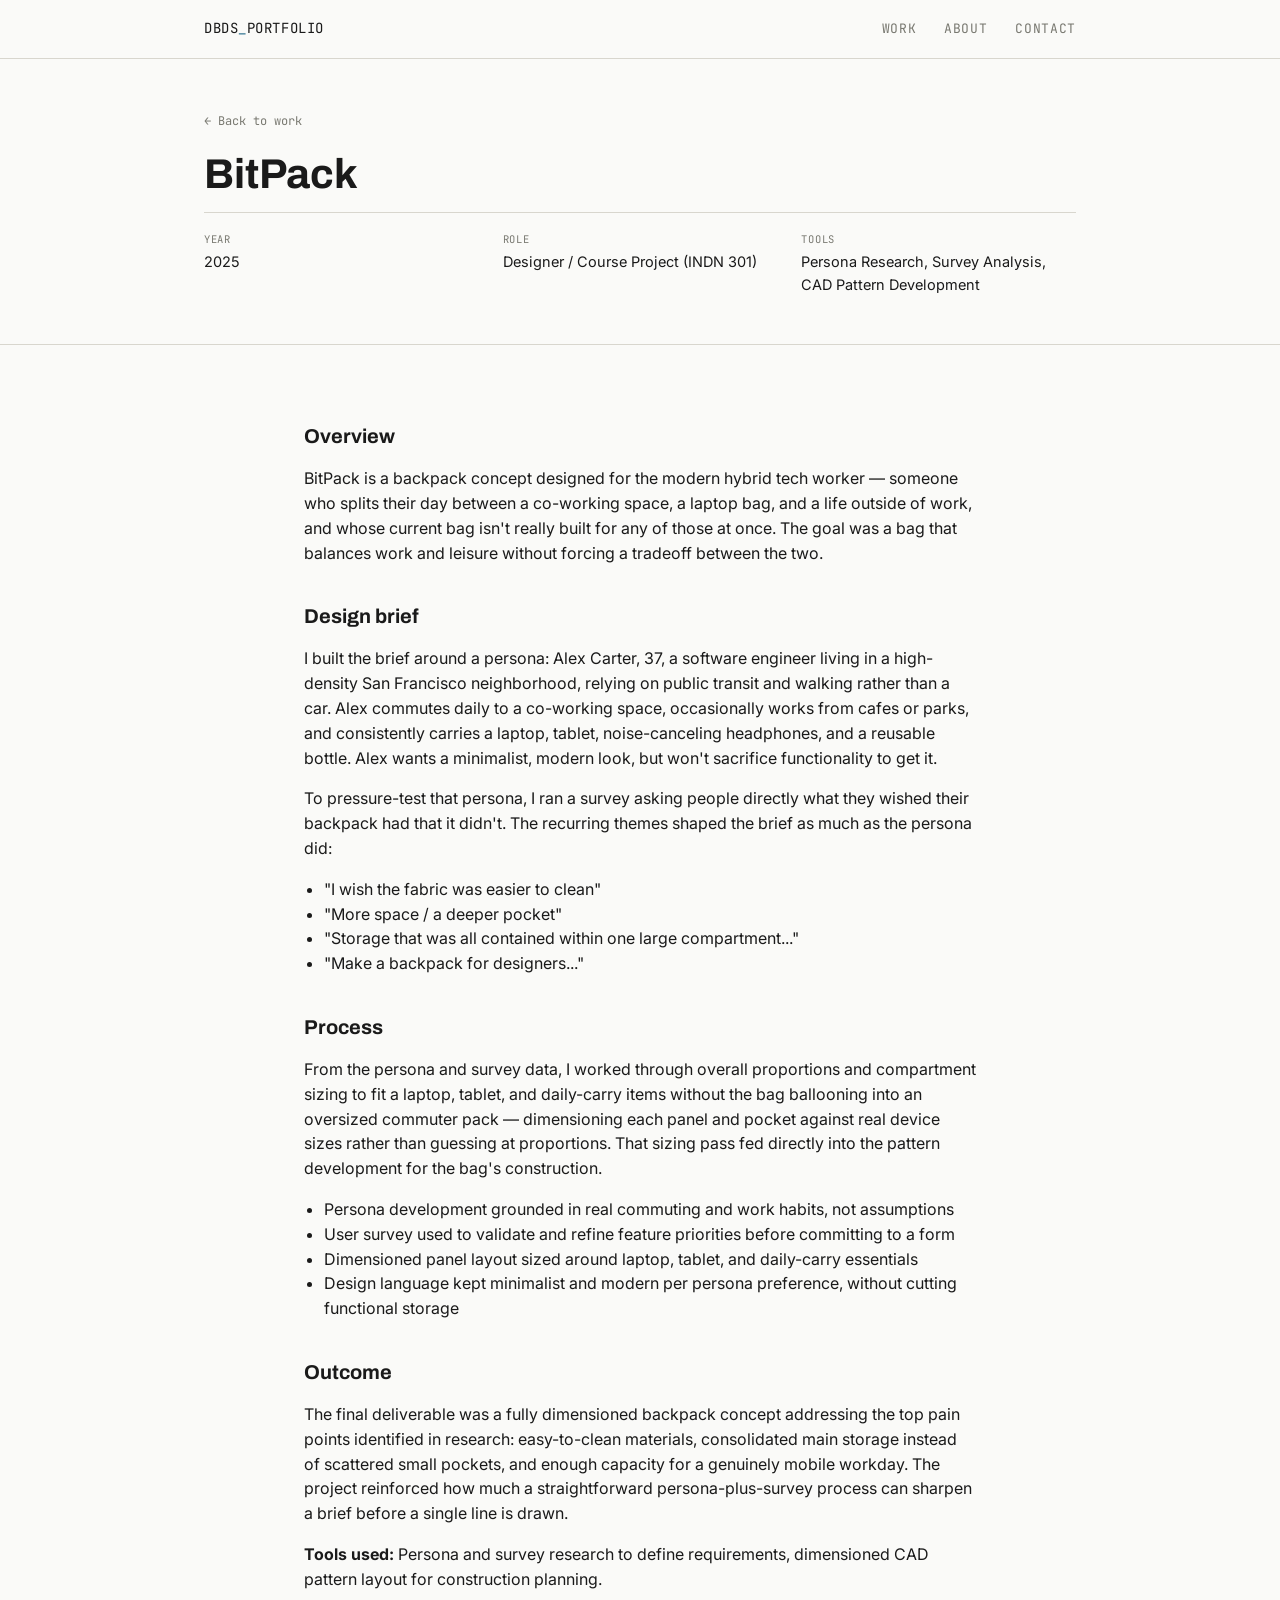
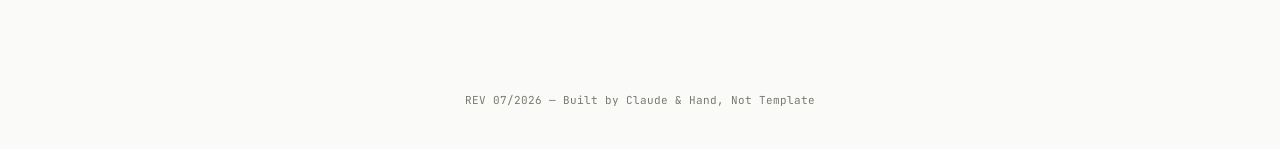
==== work/bitpack.html @ abc7d113 "Add files via upload Edited colors and contents to be more correct." ====
<!DOCTYPE html>
<html lang="en">
<head>
<meta charset="UTF-8">
<meta name="viewport" content="width=device-width, initial-scale=1.0">
<title>BitPack — Dexter Bounds</title>
<link rel="preconnect" href="https://fonts.googleapis.com">
<link rel="preconnect" href="https://fonts.gstatic.com" crossorigin>
<link href="https://fonts.googleapis.com/css2?family=Archivo:wght@500;700&family=Inter:wght@400;500&family=JetBrains+Mono:wght@400;500&display=swap" rel="stylesheet">
<link rel="stylesheet" href="../assets/css/style.css">
</head>
<body>

<header class="site-header">
  <div class="wrap">
    <a class="brand" href="../index.html">DBDS<span class="mark">_</span>PORTFOLIO</a>
    <nav class="nav">
      <a href="../index.html#work">Work</a>
      <a href="../index.html#about">About</a>
      <a href="../index.html#contact">Contact</a>
    </nav>
  </div>
</header>

<section class="project-header">
  <div class="wrap">
    <a class="back-link" href="../index.html#work">&larr; Back to work</a>
    <h1>BitPack</h1>
    <dl class="project-meta">
      <div class="tb-spec"><dt>Year</dt><dd>2025</dd></div>
      <div class="tb-spec"><dt>Role</dt><dd>Designer / Course Project (INDN 301)</dd></div>
      <div class="tb-spec"><dt>Tools</dt><dd>Persona Research, Survey Analysis, CAD Pattern Development</dd></div>
    </dl>
  </div>
</section>

<article class="project-body">
  <h2>Overview</h2>
<p>BitPack is a backpack concept designed for the modern hybrid tech worker — someone who splits their day between a co-working space, a laptop bag, and a life outside of work, and whose current bag isn't really built for any of those at once. The goal was a bag that balances work and leisure without forcing a tradeoff between the two.</p>
<h2>Design brief</h2>
<p>I built the brief around a persona: Alex Carter, 37, a software engineer living in a high-density San Francisco neighborhood, relying on public transit and walking rather than a car. Alex commutes daily to a co-working space, occasionally works from cafes or parks, and consistently carries a laptop, tablet, noise-canceling headphones, and a reusable bottle. Alex wants a minimalist, modern look, but won't sacrifice functionality to get it.</p>
<p>To pressure-test that persona, I ran a survey asking people directly what they wished their backpack had that it didn't. The recurring themes shaped the brief as much as the persona did:</p>
<ul>
<li>"I wish the fabric was easier to clean"</li>
<li>"More space / a deeper pocket"</li>
<li>"Storage that was all contained within one large compartment..."</li>
<li>"Make a backpack for designers..."</li>
</ul>
<h2>Process</h2>
<p>From the persona and survey data, I worked through overall proportions and compartment sizing to fit a laptop, tablet, and daily-carry items without the bag ballooning into an oversized commuter pack — dimensioning each panel and pocket against real device sizes rather than guessing at proportions. That sizing pass fed directly into the pattern development for the bag's construction.</p>
<ul>
<li>Persona development grounded in real commuting and work habits, not assumptions</li>
<li>User survey used to validate and refine feature priorities before committing to a form</li>
<li>Dimensioned panel layout sized around laptop, tablet, and daily-carry essentials</li>
<li>Design language kept minimalist and modern per persona preference, without cutting functional storage</li>
</ul>
<h2>Outcome</h2>
<p>The final deliverable was a fully dimensioned backpack concept addressing the top pain points identified in research: easy-to-clean materials, consolidated main storage instead of scattered small pockets, and enough capacity for a genuinely mobile workday. The project reinforced how much a straightforward persona-plus-survey process can sharpen a brief before a single line is drawn.</p>
<p><strong>Tools used:</strong> Persona and survey research to define requirements, dimensioned CAD pattern layout for construction planning.</p>

</article>


<footer class="site-footer">
  <div class="wrap">REV 07/2026 — Built by Claude & Hand, Not Template</div>
</footer>
</body>
</html>
---- assets/css/style.css ----
/* ===========================================================
   Dexter Bounds — Portfolio
   Design tokens
   =========================================================== */
:root {
  --paper:    #FAFAF8;
  --ink:      #1A1A1A;
  --workshop: #156082;
  --rivet:    #156082;
  --graphite: #797971;
  --hairline: #D8D6CE;

  --display: "Archivo", "Arial Narrow", sans-serif;
  --body:    "Inter", -apple-system, sans-serif;
  --mono:    "JetBrains Mono", "Courier New", monospace;

  --max-w: 920px;
  --gutter: 24px;
}

* { box-sizing: border-box; }

@media (prefers-reduced-motion: reduce) {
  *, *::before, *::after {
    animation-duration: 0.01ms !important;
    animation-iteration-count: 1 !important;
    transition-duration: 0.01ms !important;
  }
}

html { scroll-behavior: smooth; }

body {
  margin: 0;
  background: var(--paper);
  color: var(--ink);
  font-family: var(--body);
  font-size: 16px;
  line-height: 1.55;
  -webkit-font-smoothing: antialiased;
}

a { color: inherit; text-decoration: none; }

img { max-width: 100%; display: block; }

.wrap {
  max-width: var(--max-w);
  margin: 0 auto;
  padding: 0 var(--gutter);
}

/* ---------- Crop-mark signature element ---------- */
.crop {
  position: relative;
}
.crop::before,
.crop::after,
.crop > .ca,
.crop > .cb {
  content: "";
  position: absolute;
  width: 9px;
  height: 9px;
  pointer-events: none;
}
.crop::before { top: -1px; left: -1px; border-top: 1.5px solid var(--graphite); border-left: 1.5px solid var(--graphite); }
.crop::after  { top: -1px; right: -1px; border-top: 1.5px solid var(--graphite); border-right: 1.5px solid var(--graphite); }
.crop > .ca   { bottom: -1px; left: -1px; border-bottom: 1.5px solid var(--graphite); border-left: 1.5px solid var(--graphite); }
.crop > .cb   { bottom: -1px; right: -1px; border-bottom: 1.5px solid var(--graphite); border-right: 1.5px solid var(--graphite); }

/* ---------- Header / nav ---------- */
.site-header {
  border-bottom: 1px solid var(--hairline);
  padding: 18px 0;
  position: sticky;
  top: 0;
  background: rgba(250, 250, 248, 0.92);
  backdrop-filter: blur(6px);
  z-index: 50;
}
.site-header .wrap {
  display: flex;
  align-items: baseline;
  justify-content: space-between;
}
.brand {
  font-family: var(--mono);
  font-size: 14px;
  letter-spacing: 0.04em;
  text-transform: uppercase;
}
.brand .mark { color: var(--rivet); }
.nav { display: flex; gap: 28px; font-family: var(--mono); font-size: 13px; }
.nav a {
  color: var(--graphite);
  text-transform: uppercase;
  letter-spacing: 0.05em;
  transition: color 0.15s;
}
.nav a:hover, .nav a:focus-visible { color: var(--rivet); }
.nav a:focus-visible { outline: 2px solid var(--rivet); outline-offset: 3px; }

/* ---------- Hero / title block ---------- */
.titleblock {
  padding: 64px var(--gutter) 40px;
  border-bottom: 1px solid var(--hairline);
}
.titleblock-inner {
  max-width: var(--max-w);
  margin: 0 auto;
  padding: 28px;
  border: 1px solid var(--hairline);
}
.tb-eyebrow {
  font-family: var(--mono);
  font-size: 12px;
  color: var(--workshop);
  text-transform: uppercase;
  letter-spacing: 0.08em;
  margin: 0 0 10px;
}
.tb-name {
  font-family: var(--display);
  font-weight: 700;
  font-size: clamp(2.2rem, 6vw, 3.4rem);
  letter-spacing: -0.01em;
  margin: 0 0 6px;
  line-height: 1.05;
}
.tb-role {
  font-family: var(--display);
  font-weight: 500;
  font-size: 1.15rem;
  color: var(--workshop);
  margin: 0 0 22px;
}
.tb-specs {
  display: grid;
  grid-template-columns: repeat(auto-fit, minmax(140px, 1fr));
  gap: 14px 24px;
  border-top: 1px solid var(--hairline);
  padding-top: 18px;
  margin-top: 18px;
}
.tb-spec dt {
  font-family: var(--mono);
  font-size: 10.5px;
  text-transform: uppercase;
  letter-spacing: 0.07em;
  color: var(--graphite);
  margin: 0 0 4px;
}
.tb-spec dd {
  margin: 0;
  font-size: 14.5px;
}

/* ---------- Section headings ---------- */
.section { padding: 56px var(--gutter); }
.section + .section { border-top: 1px solid var(--hairline); }
.section-head {
  display: flex;
  align-items: baseline;
  gap: 16px;
  margin-bottom: 28px;
}
.section-num {
  font-family: var(--mono);
  font-size: 12px;
  color: var(--rivet);
}
.section-title {
  font-family: var(--display);
  font-weight: 700;
  font-size: 1.6rem;
  margin: 0;
}
.section-rule {
  flex: 1;
  height: 1px;
  background: var(--hairline);
}

/* ---------- Project list ---------- */
.project-list {
  list-style: none;
  margin: 0;
  padding: 0;
}
.project-row {
  display: grid;
  grid-template-columns: 140px 1fr auto;
  gap: 22px;
  align-items: center;
  padding: 22px 0;
  border-bottom: 1px solid var(--hairline);
}
.project-row:first-child { border-top: 1px solid var(--hairline); }
.project-thumb {
  width: 140px;
  height: 100px;
  object-fit: cover;
  background: #EFEEE8;
  border: 1px solid var(--hairline);
}
.project-thumb-fallback {
  width: 140px;
  height: 100px;
  background: #EFEEE8;
  border: 1px solid var(--hairline);
  display: flex;
  align-items: center;
  justify-content: center;
  font-family: var(--mono);
  font-size: 10px;
  color: var(--graphite);
  text-align: center;
  padding: 6px;
}
.project-info a { display: block; }
.project-title {
  font-family: var(--display);
  font-weight: 700;
  font-size: 1.15rem;
  margin: 0 0 6px;
  transition: color 0.15s;
}
.project-row:hover .project-title { color: var(--rivet); }
.project-blurb {
  font-size: 14px;
  color: #4A4A45;
  margin: 0 0 8px;
  max-width: 50ch;
}
.spec-strip {
  font-family: var(--mono);
  font-size: 11px;
  color: var(--workshop);
  letter-spacing: 0.02em;
}
.spec-strip span:not(:last-child)::after {
  content: " /";
  color: var(--hairline);
  margin-right: 6px;
}
.project-year {
  font-family: var(--mono);
  font-size: 13px;
  color: var(--graphite);
  white-space: nowrap;
  justify-self: end;
}

.empty-state {
  padding: 28px 0;
  font-family: var(--mono);
  font-size: 13px;
  color: var(--graphite);
  border-top: 1px solid var(--hairline);
  border-bottom: 1px solid var(--hairline);
}

/* ---------- About ---------- */
.about-grid {
  display: grid;
  grid-template-columns: 1.3fr 1fr;
  gap: 40px;
}
.about-text p { margin: 0 0 16px; }
.skills-block dt {
  font-family: var(--mono);
  font-size: 10.5px;
  text-transform: uppercase;
  letter-spacing: 0.07em;
  color: var(--graphite);
  margin: 18px 0 6px;
}
.skills-block dt:first-child { margin-top: 0; }
.skills-block dd {
  margin: 0;
  font-size: 13.5px;
  line-height: 1.7;
}

/* ---------- Contact ---------- */
.contact-row {
  display: flex;
  flex-wrap: wrap;
  gap: 28px;
  font-family: var(--mono);
  font-size: 14px;
}
.contact-row a {
  border-bottom: 1px solid var(--hairline);
  padding-bottom: 2px;
  transition: border-color 0.15s, color 0.15s;
}
.contact-row a:hover, .contact-row a:focus-visible { color: var(--rivet); border-color: var(--rivet); }
.contact-row a:focus-visible { outline: 2px solid var(--rivet); outline-offset: 3px; }

/* ---------- Footer ---------- */
.site-footer {
  padding: 24px var(--gutter) 40px;
  font-family: var(--mono);
  font-size: 11px;
  color: var(--graphite);
  text-align: center;
}

/* ---------- Project detail page ---------- */
.project-header {
  padding: 48px var(--gutter) 32px;
  border-bottom: 1px solid var(--hairline);
}
.back-link {
  font-family: var(--mono);
  font-size: 12px;
  color: var(--graphite);
  display: inline-block;
  margin-bottom: 22px;
}
.back-link:hover { color: var(--rivet); }
.project-header h1 {
  font-family: var(--display);
  font-size: clamp(1.8rem, 5vw, 2.6rem);
  margin: 0 0 14px;
  line-height: 1.1;
}
.project-meta {
  display: grid;
  grid-template-columns: repeat(auto-fit, minmax(120px, 1fr));
  gap: 14px 24px;
  padding-top: 18px;
  margin-top: 4px;
  border-top: 1px solid var(--hairline);
}
.project-body {
  padding: 40px var(--gutter) 60px;
  max-width: 720px;
  margin: 0 auto;
}
.project-body h2 {
  font-family: var(--display);
  font-size: 1.25rem;
  margin: 36px 0 14px;
}
.project-body p { margin: 0 0 16px; }
.project-body img {
  margin: 28px 0;
  border: 1px solid var(--hairline);
}
.project-body figcaption {
  font-family: var(--mono);
  font-size: 11px;
  color: var(--graphite);
  margin-top: 8px;
}
.project-body ul { padding-left: 20px; }

/* ---------- Responsive ---------- */
@media (max-width: 640px) {
  .nav { gap: 16px; font-size: 11px; }
  .titleblock { padding: 40px var(--gutter) 28px; }
  .titleblock-inner { padding: 20px; }
  .project-row {
    grid-template-columns: 88px 1fr;
    grid-template-areas: "thumb title" "thumb year";
  }
  .project-thumb, .project-thumb-fallback { width: 88px; height: 64px; grid-area: thumb; }
  .project-info { grid-area: title; }
  .project-year { grid-area: year; justify-self: start; margin-top: 6px; }
  .about-grid { grid-template-columns: 1fr; gap: 28px; }
}
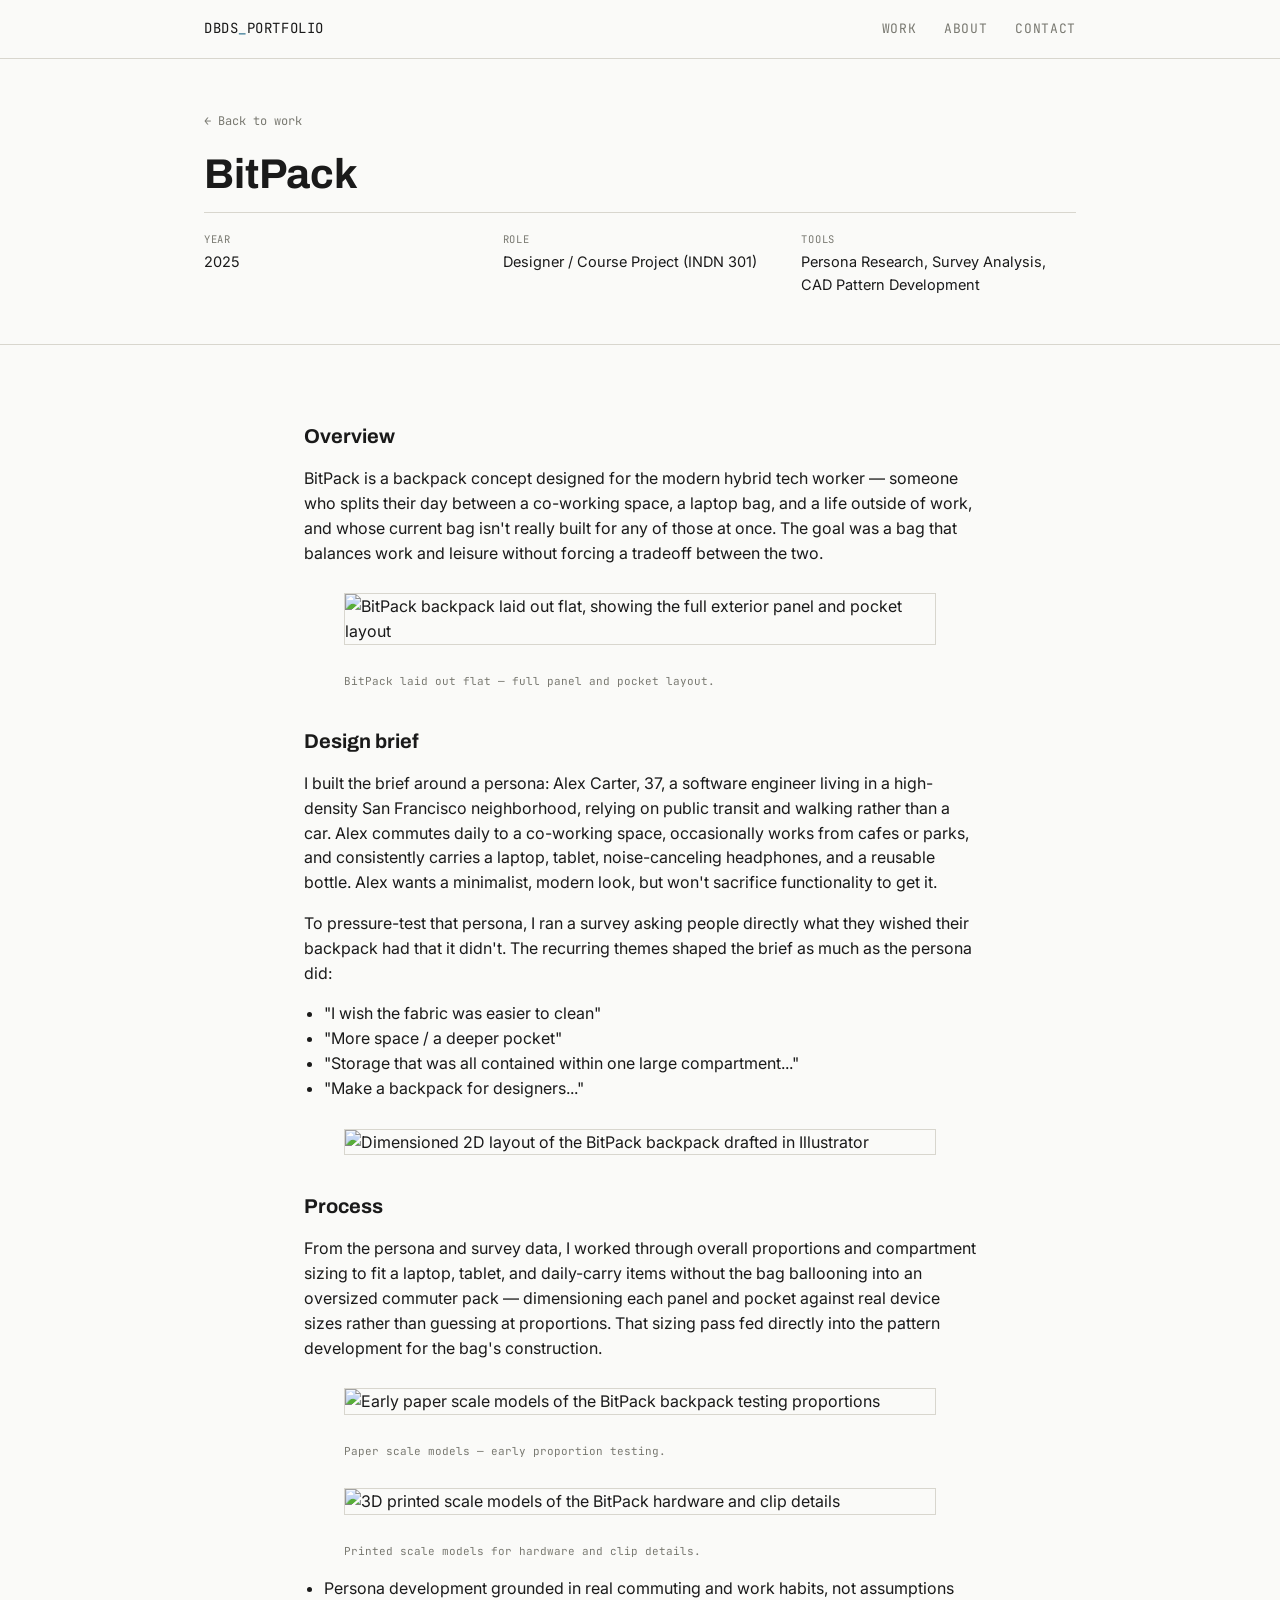
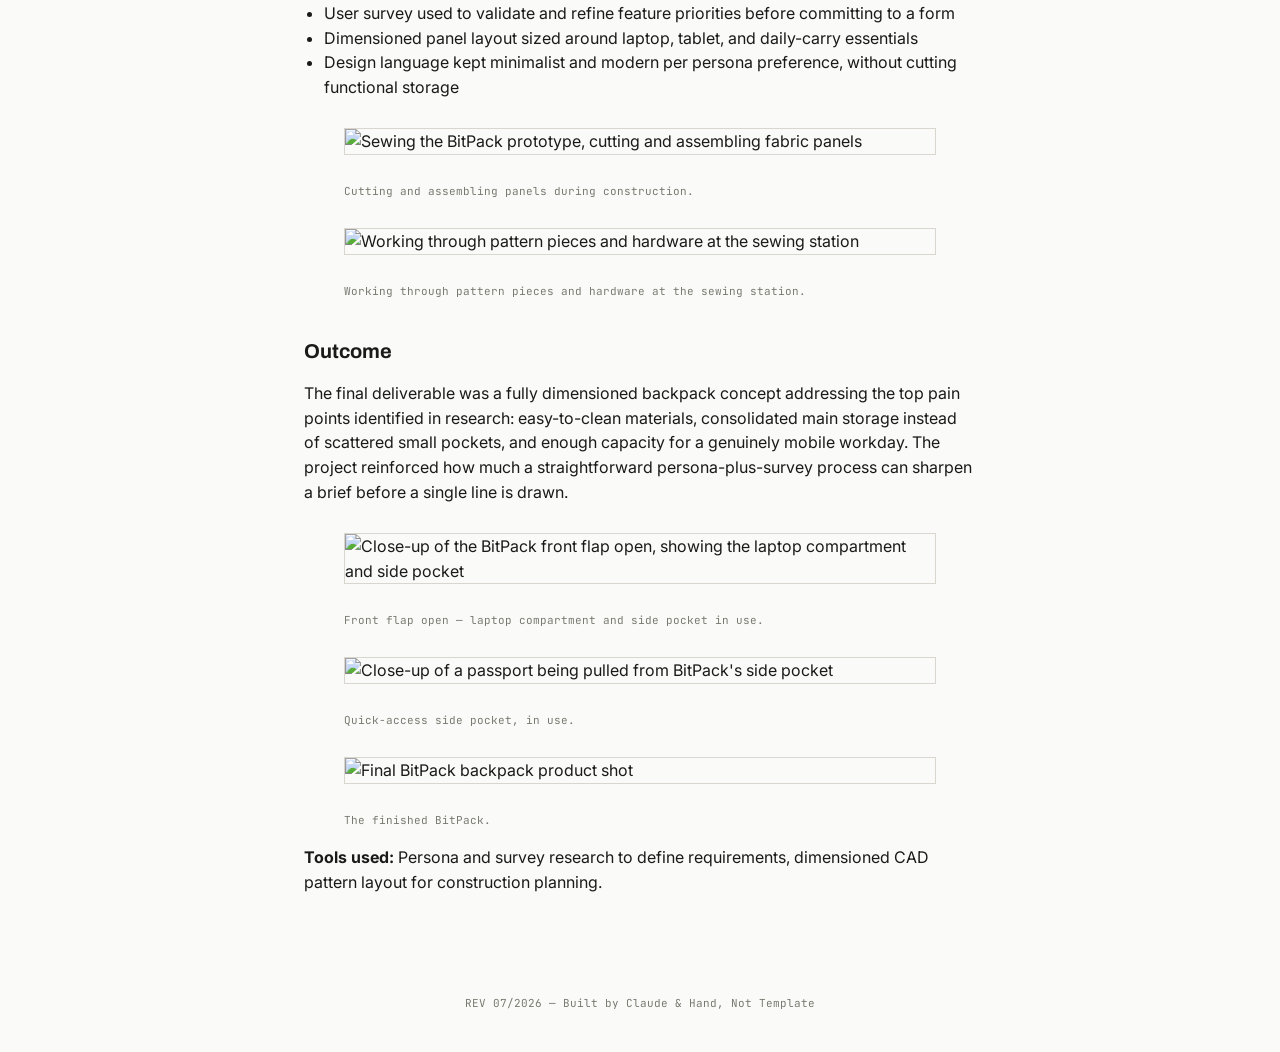
==== commit 07349d33: "Added Bitpack" ====
--- a/work/bitpack.html
+++ b/work/bitpack.html
@@ -37,6 +37,7 @@
 <article class="project-body">
   <h2>Overview</h2>
 <p>BitPack is a backpack concept designed for the modern hybrid tech worker — someone who splits their day between a co-working space, a laptop bag, and a life outside of work, and whose current bag isn't really built for any of those at once. The goal was a bag that balances work and leisure without forcing a tradeoff between the two.</p>
+<figure><img src="../assets/img/bitpack/bitpack-04-layout.jpg" alt="BitPack backpack laid out flat, showing the full exterior panel and pocket layout" loading="lazy"><figcaption>BitPack laid out flat — full panel and pocket layout.</figcaption></figure>
 <h2>Design brief</h2>
 <p>I built the brief around a persona: Alex Carter, 37, a software engineer living in a high-density San Francisco neighborhood, relying on public transit and walking rather than a car. Alex commutes daily to a co-working space, occasionally works from cafes or parks, and consistently carries a laptop, tablet, noise-canceling headphones, and a reusable bottle. Alex wants a minimalist, modern look, but won't sacrifice functionality to get it.</p>
 <p>To pressure-test that persona, I ran a survey asking people directly what they wished their backpack had that it didn't. The recurring themes shaped the brief as much as the persona did:</p>
@@ -46,16 +47,24 @@
 <li>"Storage that was all contained within one large compartment..."</li>
 <li>"Make a backpack for designers..."</li>
 </ul>
+<figure><img src="../assets/img/bitpack/bitpack-illustrator-layout.jpg" alt="Dimensioned 2D layout of the BitPack backpack drafted in Illustrator" loading="lazy"></figure>
 <h2>Process</h2>
 <p>From the persona and survey data, I worked through overall proportions and compartment sizing to fit a laptop, tablet, and daily-carry items without the bag ballooning into an oversized commuter pack — dimensioning each panel and pocket against real device sizes rather than guessing at proportions. That sizing pass fed directly into the pattern development for the bag's construction.</p>
+<figure><img src="../assets/img/bitpack/bitpack-paper-models.jpg" alt="Early paper scale models of the BitPack backpack testing proportions" loading="lazy"><figcaption>Paper scale models — early proportion testing.</figcaption></figure>
+<figure><img src="../assets/img/bitpack/bitpack-printed-models.jpg" alt="3D printed scale models of the BitPack hardware and clip details" loading="lazy"><figcaption>Printed scale models for hardware and clip details.</figcaption></figure>
 <ul>
 <li>Persona development grounded in real commuting and work habits, not assumptions</li>
 <li>User survey used to validate and refine feature priorities before committing to a form</li>
 <li>Dimensioned panel layout sized around laptop, tablet, and daily-carry essentials</li>
 <li>Design language kept minimalist and modern per persona preference, without cutting functional storage</li>
 </ul>
+<figure><img src="../assets/img/bitpack/bitpack-in-progress-01.jpg" alt="Sewing the BitPack prototype, cutting and assembling fabric panels" loading="lazy"><figcaption>Cutting and assembling panels during construction.</figcaption></figure>
+<figure><img src="../assets/img/bitpack/bitpack-in-progress-03.jpg" alt="Working through pattern pieces and hardware at the sewing station" loading="lazy"><figcaption>Working through pattern pieces and hardware at the sewing station.</figcaption></figure>
 <h2>Outcome</h2>
 <p>The final deliverable was a fully dimensioned backpack concept addressing the top pain points identified in research: easy-to-clean materials, consolidated main storage instead of scattered small pockets, and enough capacity for a genuinely mobile workday. The project reinforced how much a straightforward persona-plus-survey process can sharpen a brief before a single line is drawn.</p>
+<figure><img src="../assets/img/bitpack/bitpack-in-use-01-detail.jpg" alt="Close-up of the BitPack front flap open, showing the laptop compartment and side pocket" loading="lazy"><figcaption>Front flap open — laptop compartment and side pocket in use.</figcaption></figure>
+<figure><img src="../assets/img/bitpack/bitpack-in-use-02-detail.jpg" alt="Close-up of a passport being pulled from BitPack's side pocket" loading="lazy"><figcaption>Quick-access side pocket, in use.</figcaption></figure>
+<figure><img src="../assets/img/bitpack/bitpack-01-final.png" alt="Final BitPack backpack product shot" loading="lazy"><figcaption>The finished BitPack.</figcaption></figure>
 <p><strong>Tools used:</strong> Persona and survey research to define requirements, dimensioned CAD pattern layout for construction planning.</p>
 
 </article>
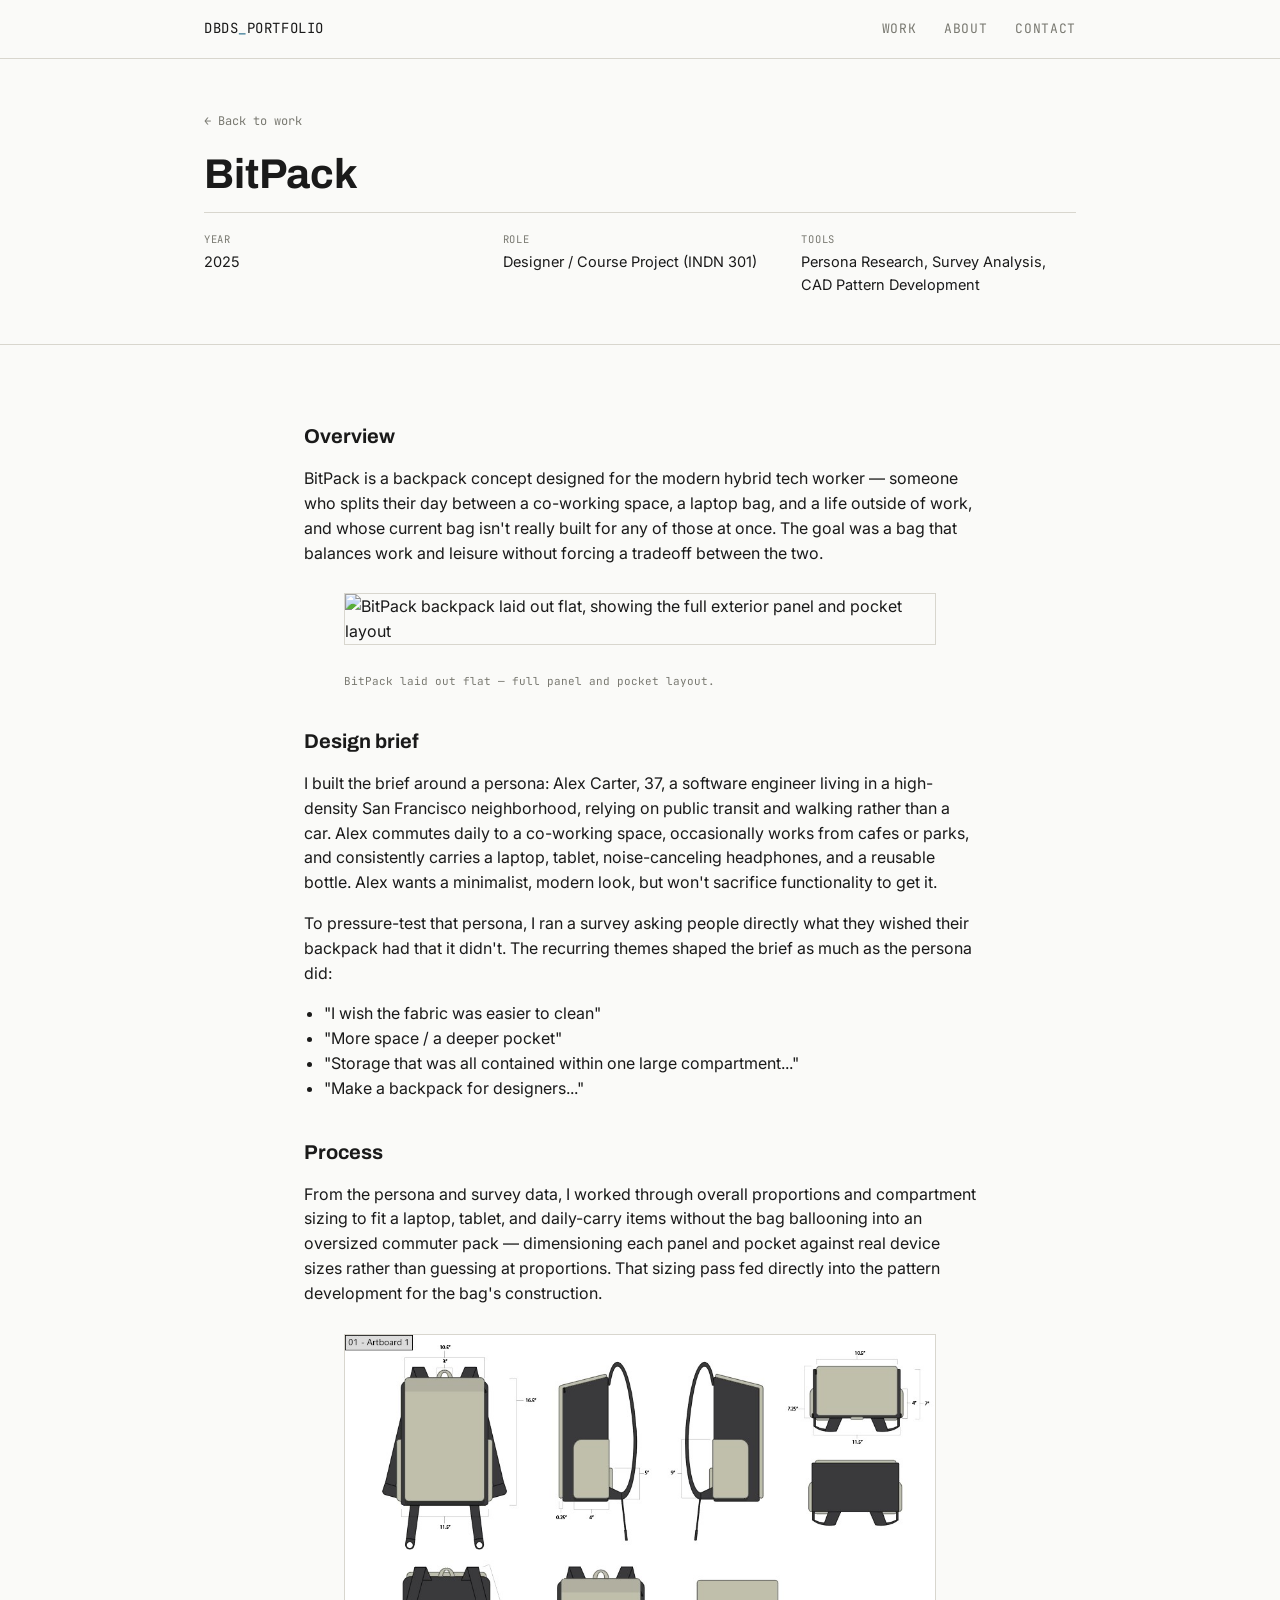
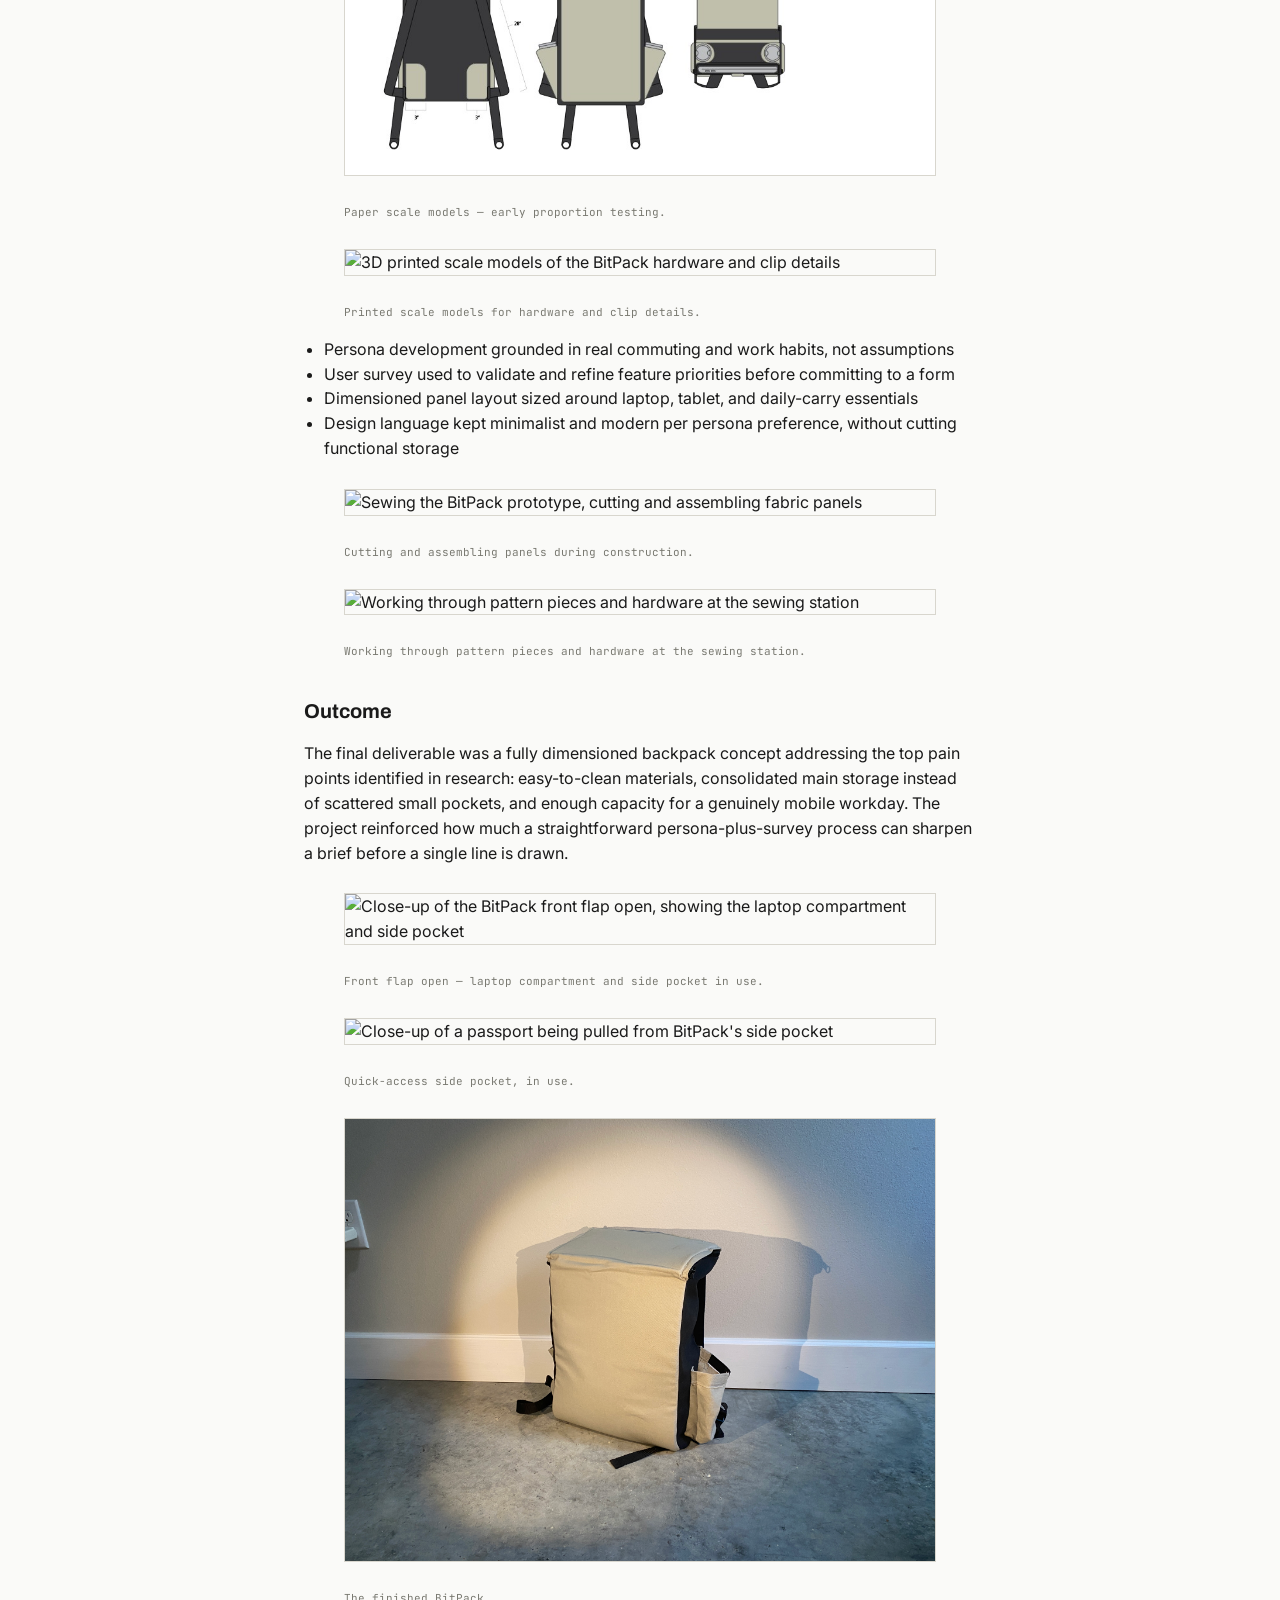
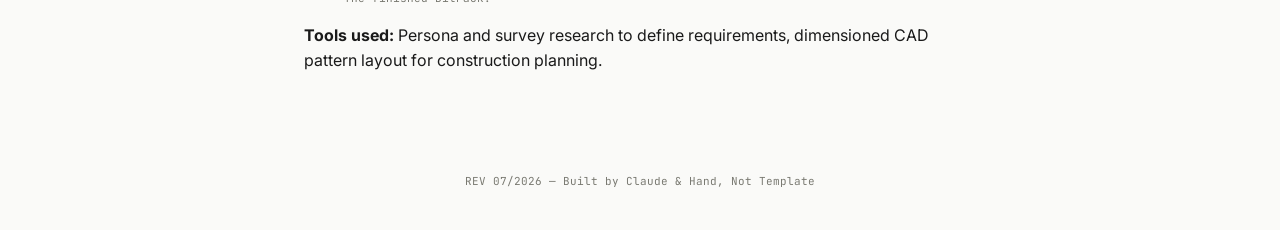
==== commit fc4f80e7: "Add files via upload" ====
--- a/work/bitpack.html
+++ b/work/bitpack.html
@@ -37,7 +37,7 @@
 <article class="project-body">
   <h2>Overview</h2>
 <p>BitPack is a backpack concept designed for the modern hybrid tech worker — someone who splits their day between a co-working space, a laptop bag, and a life outside of work, and whose current bag isn't really built for any of those at once. The goal was a bag that balances work and leisure without forcing a tradeoff between the two.</p>
-<figure><img src="../assets/img/bitpack/bitpack-04-layout.jpg" alt="BitPack backpack laid out flat, showing the full exterior panel and pocket layout" loading="lazy"><figcaption>BitPack laid out flat — full panel and pocket layout.</figcaption></figure>
+<figure><img src="../assets/img/bitpack/20250427_224202480_iOS.jpg" alt="BitPack backpack laid out flat, showing the full exterior panel and pocket layout" loading="lazy"><figcaption>BitPack laid out flat — full panel and pocket layout.</figcaption></figure>
 <h2>Design brief</h2>
 <p>I built the brief around a persona: Alex Carter, 37, a software engineer living in a high-density San Francisco neighborhood, relying on public transit and walking rather than a car. Alex commutes daily to a co-working space, occasionally works from cafes or parks, and consistently carries a laptop, tablet, noise-canceling headphones, and a reusable bottle. Alex wants a minimalist, modern look, but won't sacrifice functionality to get it.</p>
 <p>To pressure-test that persona, I ran a survey asking people directly what they wished their backpack had that it didn't. The recurring themes shaped the brief as much as the persona did:</p>
@@ -47,24 +47,23 @@
 <li>"Storage that was all contained within one large compartment..."</li>
 <li>"Make a backpack for designers..."</li>
 </ul>
-<figure><img src="../assets/img/bitpack/bitpack-illustrator-layout.jpg" alt="Dimensioned 2D layout of the BitPack backpack drafted in Illustrator" loading="lazy"></figure>
 <h2>Process</h2>
 <p>From the persona and survey data, I worked through overall proportions and compartment sizing to fit a laptop, tablet, and daily-carry items without the bag ballooning into an oversized commuter pack — dimensioning each panel and pocket against real device sizes rather than guessing at proportions. That sizing pass fed directly into the pattern development for the bag's construction.</p>
-<figure><img src="../assets/img/bitpack/bitpack-paper-models.jpg" alt="Early paper scale models of the BitPack backpack testing proportions" loading="lazy"><figcaption>Paper scale models — early proportion testing.</figcaption></figure>
-<figure><img src="../assets/img/bitpack/bitpack-printed-models.jpg" alt="3D printed scale models of the BitPack hardware and clip details" loading="lazy"><figcaption>Printed scale models for hardware and clip details.</figcaption></figure>
+<figure><img src="../assets/img/bitpack/Bitpack Illustrator 2D Layout.jpg" alt="Early paper scale models of the BitPack backpack testing proportions" loading="lazy"><figcaption>Paper scale models — early proportion testing.</figcaption></figure>
+<figure><img src="../assets/img/bitpack/20250331_043001668_iOS.jpg" alt="3D printed scale models of the BitPack hardware and clip details" loading="lazy"><figcaption>Printed scale models for hardware and clip details.</figcaption></figure>
 <ul>
 <li>Persona development grounded in real commuting and work habits, not assumptions</li>
 <li>User survey used to validate and refine feature priorities before committing to a form</li>
 <li>Dimensioned panel layout sized around laptop, tablet, and daily-carry essentials</li>
 <li>Design language kept minimalist and modern per persona preference, without cutting functional storage</li>
 </ul>
-<figure><img src="../assets/img/bitpack/bitpack-in-progress-01.jpg" alt="Sewing the BitPack prototype, cutting and assembling fabric panels" loading="lazy"><figcaption>Cutting and assembling panels during construction.</figcaption></figure>
-<figure><img src="../assets/img/bitpack/bitpack-in-progress-03.jpg" alt="Working through pattern pieces and hardware at the sewing station" loading="lazy"><figcaption>Working through pattern pieces and hardware at the sewing station.</figcaption></figure>
+<figure><img src="../assets/img/bitpack/20250427_154149606_iOS.jpg" alt="Sewing the BitPack prototype, cutting and assembling fabric panels" loading="lazy"><figcaption>Cutting and assembling panels during construction.</figcaption></figure>
+<figure><img src="../assets/img/bitpack/20250416_153352326_iOS.jpg" alt="Working through pattern pieces and hardware at the sewing station" loading="lazy"><figcaption>Working through pattern pieces and hardware at the sewing station.</figcaption></figure>
 <h2>Outcome</h2>
 <p>The final deliverable was a fully dimensioned backpack concept addressing the top pain points identified in research: easy-to-clean materials, consolidated main storage instead of scattered small pockets, and enough capacity for a genuinely mobile workday. The project reinforced how much a straightforward persona-plus-survey process can sharpen a brief before a single line is drawn.</p>
-<figure><img src="../assets/img/bitpack/bitpack-in-use-01-detail.jpg" alt="Close-up of the BitPack front flap open, showing the laptop compartment and side pocket" loading="lazy"><figcaption>Front flap open — laptop compartment and side pocket in use.</figcaption></figure>
-<figure><img src="../assets/img/bitpack/bitpack-in-use-02-detail.jpg" alt="Close-up of a passport being pulled from BitPack's side pocket" loading="lazy"><figcaption>Quick-access side pocket, in use.</figcaption></figure>
-<figure><img src="../assets/img/bitpack/bitpack-01-final.png" alt="Final BitPack backpack product shot" loading="lazy"><figcaption>The finished BitPack.</figcaption></figure>
+<figure><img src="../assets/img/bitpack/20250427_181020426_iOS.jpg" alt="Close-up of the BitPack front flap open, showing the laptop compartment and side pocket" loading="lazy"><figcaption>Front flap open — laptop compartment and side pocket in use.</figcaption></figure>
+<figure><img src="../assets/img/bitpack/20250427_222411494_iOS.jpg" alt="Close-up of a passport being pulled from BitPack's side pocket" loading="lazy"><figcaption>Quick-access side pocket, in use.</figcaption></figure>
+<figure><img src="../assets/img/bitpack/Bitpack 02.jpg" alt="Final BitPack backpack product shot" loading="lazy"><figcaption>The finished BitPack.</figcaption></figure>
 <p><strong>Tools used:</strong> Persona and survey research to define requirements, dimensioned CAD pattern layout for construction planning.</p>
 
 </article>
--- a/assets/css/style.css
+++ b/assets/css/style.css
@@ -282,6 +282,56 @@
   font-size: 13.5px;
   line-height: 1.7;
 }
+
+/* ---------- Experience ---------- */
+.job-list {
+  list-style: none;
+  margin: 0;
+  padding: 0;
+}
+.job-entry {
+  padding: 22px 0;
+  border-bottom: 1px solid var(--hairline);
+}
+.job-entry:first-child { border-top: 1px solid var(--hairline); }
+.job-head {
+  display: flex;
+  flex-wrap: wrap;
+  align-items: baseline;
+  justify-content: space-between;
+  gap: 8px 20px;
+}
+.job-title {
+  font-family: var(--display);
+  font-weight: 700;
+  font-size: 1.1rem;
+  margin: 0;
+}
+.job-dates {
+  font-family: var(--mono);
+  font-size: 12.5px;
+  color: var(--graphite);
+  white-space: nowrap;
+}
+.job-company {
+  font-family: var(--mono);
+  font-size: 12px;
+  color: var(--workshop);
+  text-transform: uppercase;
+  letter-spacing: 0.03em;
+  margin: 6px 0 12px;
+}
+.job-bullets {
+  margin: 0;
+  padding-left: 18px;
+}
+.job-bullets li {
+  font-size: 14px;
+  color: #4A4A45;
+  margin-bottom: 6px;
+  max-width: 62ch;
+}
+.job-bullets li:last-child { margin-bottom: 0; }
 
 /* ---------- Contact ---------- */
 .contact-row {
